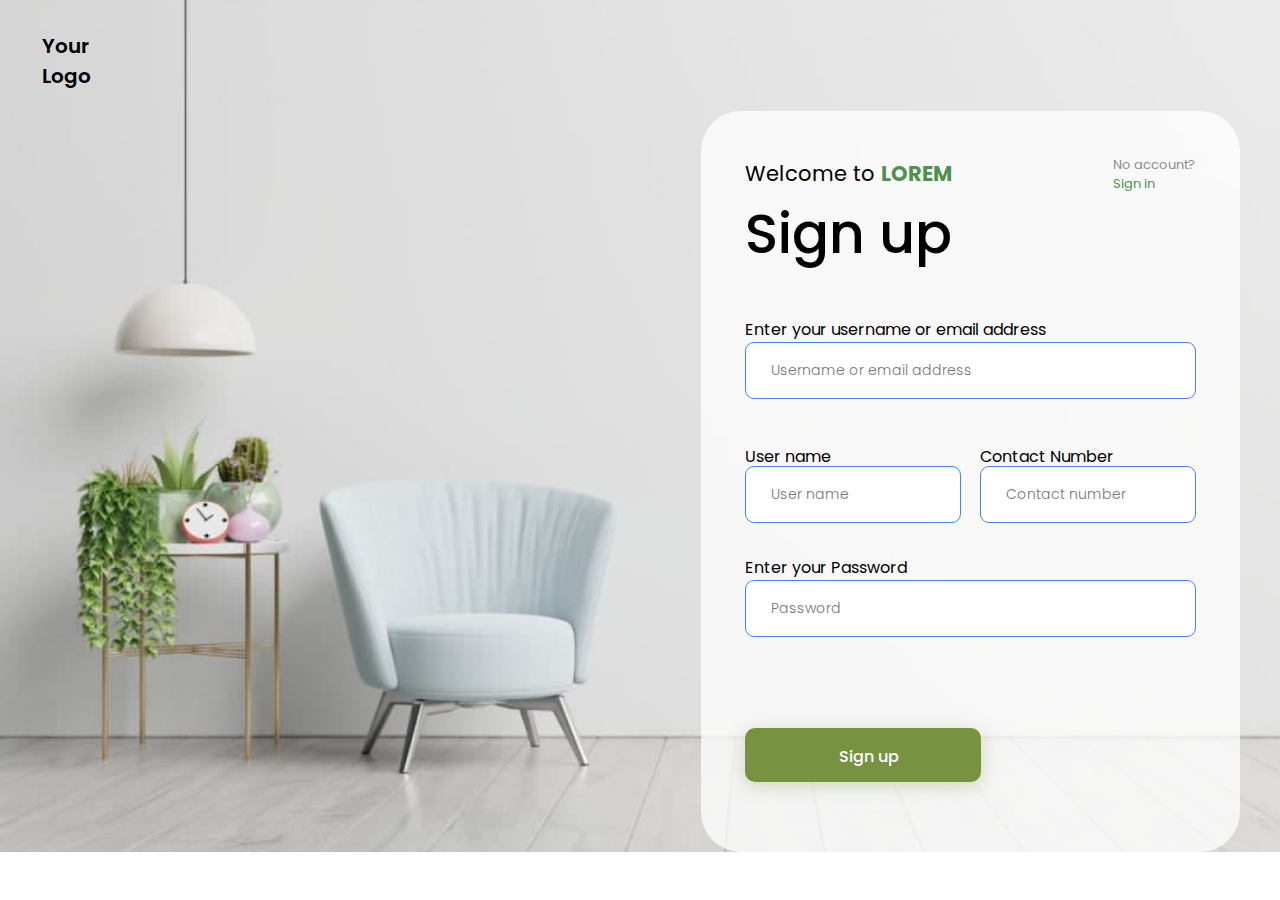
==== sign-up.html @ 23a7da05 "first commit" ====
<!DOCTYPE html>
<html lang="en">
<head>
    <meta charset="UTF-8">
    <meta http-equiv="X-UA-Compatible" content="IE=edge">
    <meta name="viewport" content="width=device-width, initial-scale=1.0">
    <title>Form</title>
    <link rel="preconnect" href="https://fonts.googleapis.com">
    <link rel="preconnect" href="https://fonts.gstatic.com" crossorigin>
    <link href="https://fonts.googleapis.com/css2?family=Big+Shoulders+Display:wght@400;500;600;700&family=Lexend+Deca:wght@300;400;500&family=Mulish:wght@200;300;400;500;600;700;800;900&family=Poppins:wght@100;200;300;400;500;600;700;800;900&family=Roboto:wght@100;300;400;500;700;900&display=swap" rel="stylesheet">
    <link rel="stylesheet" href="css/main.css">
    <link rel="stylesheet" href="css/normalize.css">
</head>
<body>
    <section class="enter">
            <div class="enter-inner">
                <div class="div-logo"><p class="your-logo-text">Your Logo</p></div>
            </div>
            <div class="container">
                <div class="form-inner">
                <div class="form-box">
                    <div class="form-title-box">
                        <div>
                        <p class="form-text">Welcome to <span>LOREM</span> </p></div>
                        <div>
                        <a class="form-link-title account" href="#">No account?</a><br>
                        <a class="form-link-title sign-up" href="index.html">Sign in</a></div>
                    </div>
                    <h2 class="form-title">Sign up</h2>
                    <div class="input-box">
                        <form action="#">
                            <label class="label" for="email">
                                Enter your username or email address
                                <input class="input-label email" type="text" name="email" id="email" placeholder="Username or email address">
                            </label>
                            <div class="user-box">
                            <label for="name">
                                User name
                                <br>
                                <input class="input-label name" type="text" name="name" id="name" placeholder="User name">
                            </label>

                            <label for="number">
                                Contact Number
                                <br>
                                <input class="input-label name" type="number" name="number" id="number" placeholder="Contact number">
                            </label></div>

                           <label class="label" for="password">
                            Enter your Password
                            <br>
                            <input  class="input-label sign-password"  type="password" name="email" id="password" placeholder="Password"></label>
                            <button class="btn-form sign-up-btn" type="submit">Sign up</button>
                        </form>

                    </div>
                </div>
                </div>
            </div>
    </section>
</body>
</html>
---- css/main.css ----
* {
    box-sizing: border-box;
    margin: 0;
    padding: 0;
}
body{
    font-family: 'Poppins','Sans-serif';
    content: '';
    background-image: url('../images/backgrund.jpg');
    display: block;
    background-size: cover;
    background-repeat: no-repeat;
}
.container{
    width: 1200px;
    margin-right: auto;
    margin-left: auto;
}
.enter-inner{
    padding: 31px 0 0 42px;
}
.div-logo{
    /* padding: 31px 0 0 42px; */
}
.your-logo-text{
    justify-content: flex-start;
    width: 100px;
    font-weight: 600;
    font-size: 20px;
    line-height: 30px;
    color: #000000;
}
.form-inner{
    padding-top: 20px;
    display: flex;
    justify-content: flex-end;
    align-items: flex-end;
}
.form-box{
    padding: 44px 44px 0 44px;
    background: rgba(255, 255, 255, 0.75);
    border-radius: 40px;
    width: 539px;
    height: 741px;
}
.form-text{
    font-size: 21px;
    line-height: 31px;
    color: #000000;
    margin-bottom: 1px;
}
.form-title{
    font-weight: 500;
    font-size: 55px;
    line-height: 82px;
    color: #000000;
    margin-bottom: 43px;
}
.form-title-box{
    display: flex;
    justify-content: space-between;
    align-items: center;
}
.form-text span{
    color: #4f914f;
    font-weight: bold;
}
.form-link-title{
    text-decoration: none;
    font-size: 13px;
    line-height: 19px;
    color: #8D8D8D;
}
.form-link-title.sign-up{
    color: #4f914f;
}
.google-link{
    background: #E9F1FF;
    border-radius: 9px;
    width: 280px;
    display: flex;
    align-items: center;
    padding: 15px 21px 14px 32px;
    font-size: 16px;
    line-height: 24px;
    color: #4285F4;
    text-decoration: none;
}
.google-img{
    margin-right: 21px;
    align-items: center;
}
.link-face{
    background: #FFFFFF;
    border-radius: 9px;
    width: 60px;
    height: 55px;
    display: flex;
    align-items: center;
}
.form-social{
    display: flex;
    justify-content: space-between;
    align-items: center;
    margin-bottom: 50px;
}
.label{
    font-size: 16px;
    line-height: 24px;
    color: #000000;
    display: block;
    margin-bottom: 13px;
}
.input-label{
    background: #FFFFFF;
    border: 1px solid #4285F4;
    box-sizing: border-box;
    border-radius: 9px;
    width: 451px;
    height: 57px;
    font-weight: 300;
    font-size: 14px;
    line-height: 21px;
    color: #808080;
    padding-left: 25px;

}
.email{
    margin-bottom: 36px;
}
.password{
    display: inline-block;
    display: flex;
    margin-bottom: 12px;
}
.forgot-link{
    font-size: 13px;
    line-height: 19px;
    color: #4285F4;
    text-decoration: none;
    display: block;
    display: flex;
    justify-content: flex-end;
    margin-bottom: 44px;
}
.btn-form{
    width: 236px;
    height: 54px;
    background-color: #779341;
    box-shadow: 0px 4px 19px rgba(119, 147, 65, 0.3);
    border-radius: 10px;
    cursor: pointer; 
    font-weight: 500;
    font-size: 16px;
    line-height: 24px;
    color: #FFFFFF;
    padding: 15px 80px;
    outline: none;
    border: 2px solid transparent;
    display: block;
    display: flex;
    justify-content: flex-end;
}
.btn-form:hover{
    border-color: #fff ;
    background-color: #3d5214;
    transition: all 0.5s ease;
    outline-style: initial;
}
.name{
    width: 216px;
    height: 57px;
}
.user-box{
    display: flex;
    justify-content: space-between;
    align-items: center;
    margin-bottom: 33px;
}
.sign-password{
    margin-bottom: 78px;
}
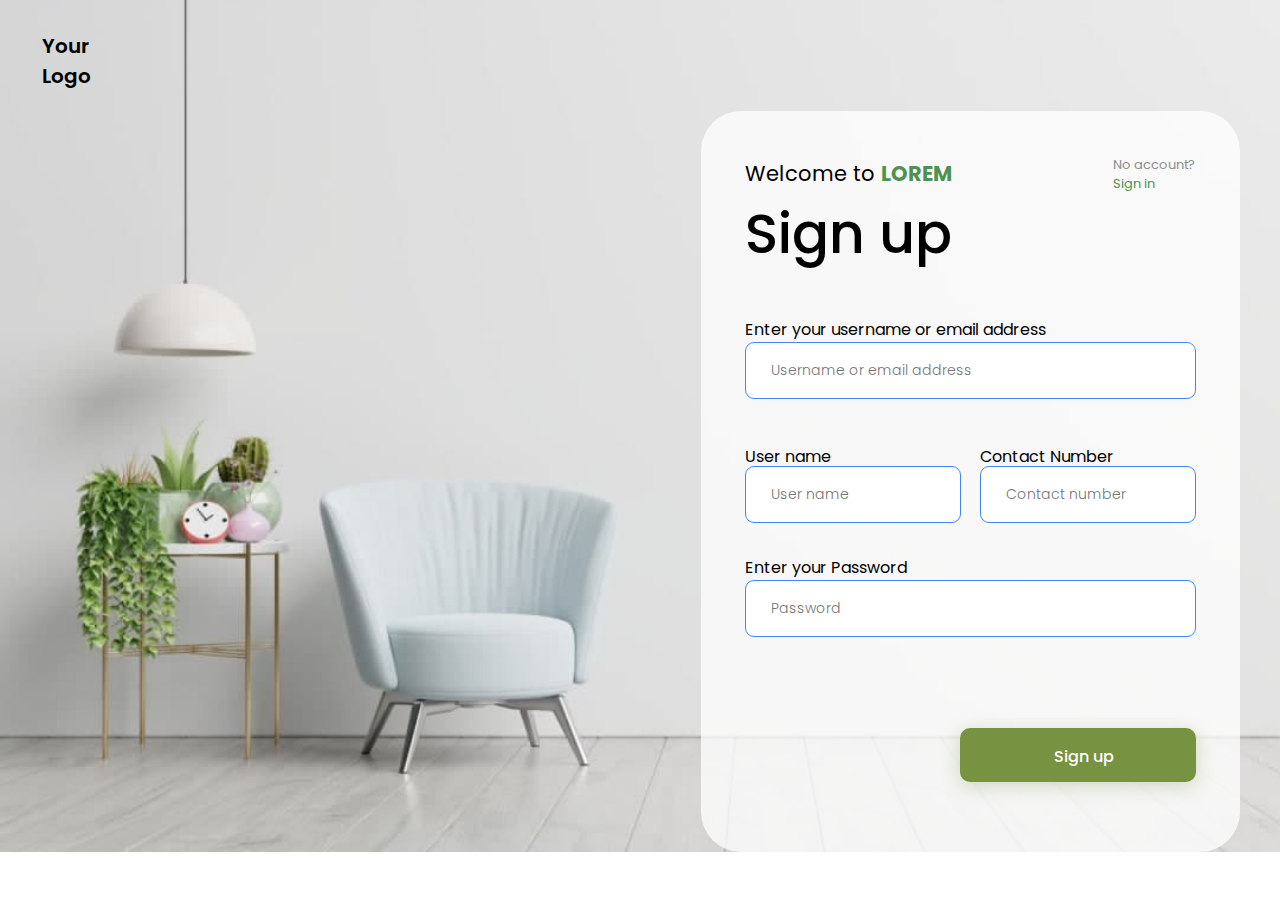
==== commit d14ad82a: "i changed uncorrect codes" ====
--- a/sign-up.html
+++ b/sign-up.html
@@ -31,25 +31,25 @@
                         <form action="#">
                             <label class="label" for="email">
                                 Enter your username or email address
-                                <input class="input-label email" type="text" name="email" id="email" placeholder="Username or email address">
+                                <input class="input-label email" type="text" name="email" id="email" placeholder="Username or email address" required>
                             </label>
                             <div class="user-box">
                             <label for="name">
                                 User name
                                 <br>
-                                <input class="input-label name" type="text" name="name" id="name" placeholder="User name">
+                                <input class="input-label name" type="text" name="name" id="name" placeholder="User name" required>
                             </label>
 
                             <label for="number">
                                 Contact Number
                                 <br>
-                                <input class="input-label name" type="number" name="number" id="number" placeholder="Contact number">
+                                <input class="input-label name" type="number" name="number" id="number" placeholder="Contact number" required>
                             </label></div>
 
                            <label class="label" for="password">
                             Enter your Password
                             <br>
-                            <input  class="input-label sign-password"  type="password" name="email" id="password" placeholder="Password"></label>
+                            <input  class="input-label sign-password"  type="password" name="email" id="password" placeholder="Password" required></label>
                             <button class="btn-form sign-up-btn" type="submit">Sign up</button>
                         </form>
 
--- a/css/main.css
+++ b/css/main.css
@@ -160,11 +160,12 @@
     display: block;
     display: flex;
     justify-content: flex-end;
+    margin-left: auto;
 }
 .btn-form:hover{
     border-color: #fff ;
     background-color: #3d5214;
-    transition: all 0.5s ease;
+    transition: all 1s ease;
     outline-style: initial;
 }
 .name{
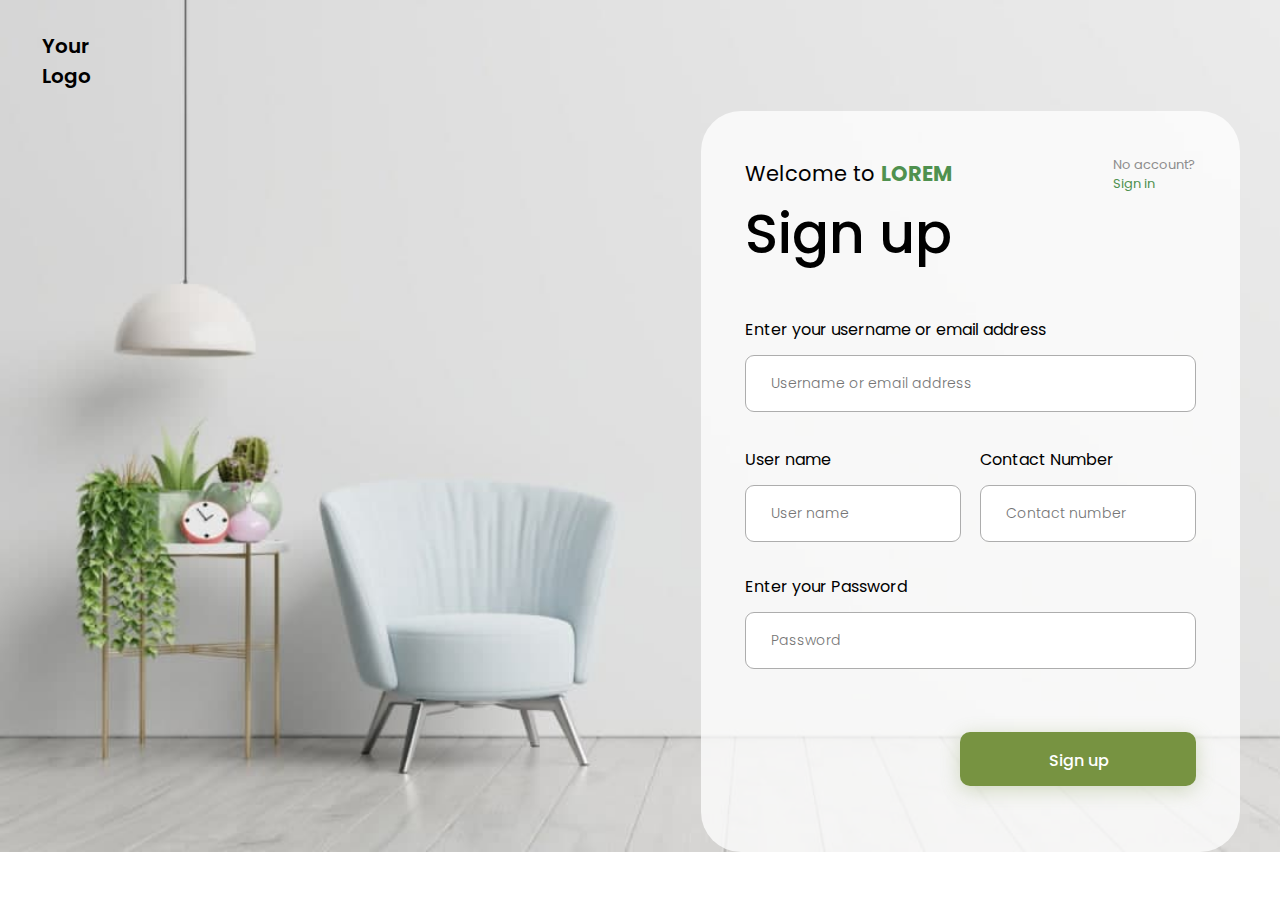
==== commit 175ecc36: "I changed user box" ====
--- a/sign-up.html
+++ b/sign-up.html
@@ -31,25 +31,30 @@
                         <form action="#">
                             <label class="label" for="email">
                                 Enter your username or email address
-                                <input class="input-label email" type="text" name="email" id="email" placeholder="Username or email address" required>
                             </label>
+                            <input class="input-label email" type="text" name="email" id="email" placeholder="Username or email address" required>
+
                             <div class="user-box">
-                            <label for="name">
-                                User name
-                                <br>
-                                <input class="input-label name" type="text" name="name" id="name" placeholder="User name" required>
-                            </label>
+                                <div>
+                                    <label class="label"  for="name">
+                                        User name
+                                    </label>
+                                    <input class="input-label name" type="text" name="name" id="name" placeholder="User name" required>
+                                </div>
+                                <div>
+                                    <label class="label"  for="number">
+                                        Contact Number
+                                    </label>
 
-                            <label for="number">
-                                Contact Number
-                                <br>
-                                <input class="input-label name" type="number" name="number" id="number" placeholder="Contact number" required>
-                            </label></div>
+                                    <input class="input-label name" type="number" name="number" id="number" placeholder="Contact number" required>
+                                </div>
+                            </div>
 
                            <label class="label" for="password">
                             Enter your Password
-                            <br>
-                            <input  class="input-label sign-password"  type="password" name="email" id="password" placeholder="Password" required></label>
+                           </label>
+                           <input  class="input-label sign-password"  type="password" name="email" id="password" placeholder="Password" required>
+
                             <button class="btn-form sign-up-btn" type="submit">Sign up</button>
                         </form>
 
--- a/css/main.css
+++ b/css/main.css
@@ -98,6 +98,14 @@
     display: flex;
     align-items: center;
 }
+.face-img{
+    display: block;
+    display: flex;
+    align-items: center;
+    margin: 0 auto;
+}
+
+
 .form-social{
     display: flex;
     justify-content: space-between;
@@ -113,7 +121,7 @@
 }
 .input-label{
     background: #FFFFFF;
-    border: 1px solid #4285F4;
+    border: 1px solid #ADADAD;
     box-sizing: border-box;
     border-radius: 9px;
     width: 451px;
@@ -123,6 +131,7 @@
     line-height: 21px;
     color: #808080;
     padding-left: 25px;
+    outline: none;
 
 }
 .email{
@@ -153,8 +162,8 @@
     font-weight: 500;
     font-size: 16px;
     line-height: 24px;
-    color: #FFFFFF;
-    padding: 15px 80px;
+    color: #fff;
+    padding: 15px 85px;
     outline: none;
     border: 2px solid transparent;
     display: block;
@@ -169,6 +178,7 @@
     outline-style: initial;
 }
 .name{
+    display: block;
     width: 216px;
     height: 57px;
 }
@@ -179,5 +189,8 @@
     margin-bottom: 33px;
 }
 .sign-password{
-    margin-bottom: 78px;
+    margin-bottom: 63px;
 }
+.input-label:focus{
+  outline: 1px solid #4285F4;
+}
